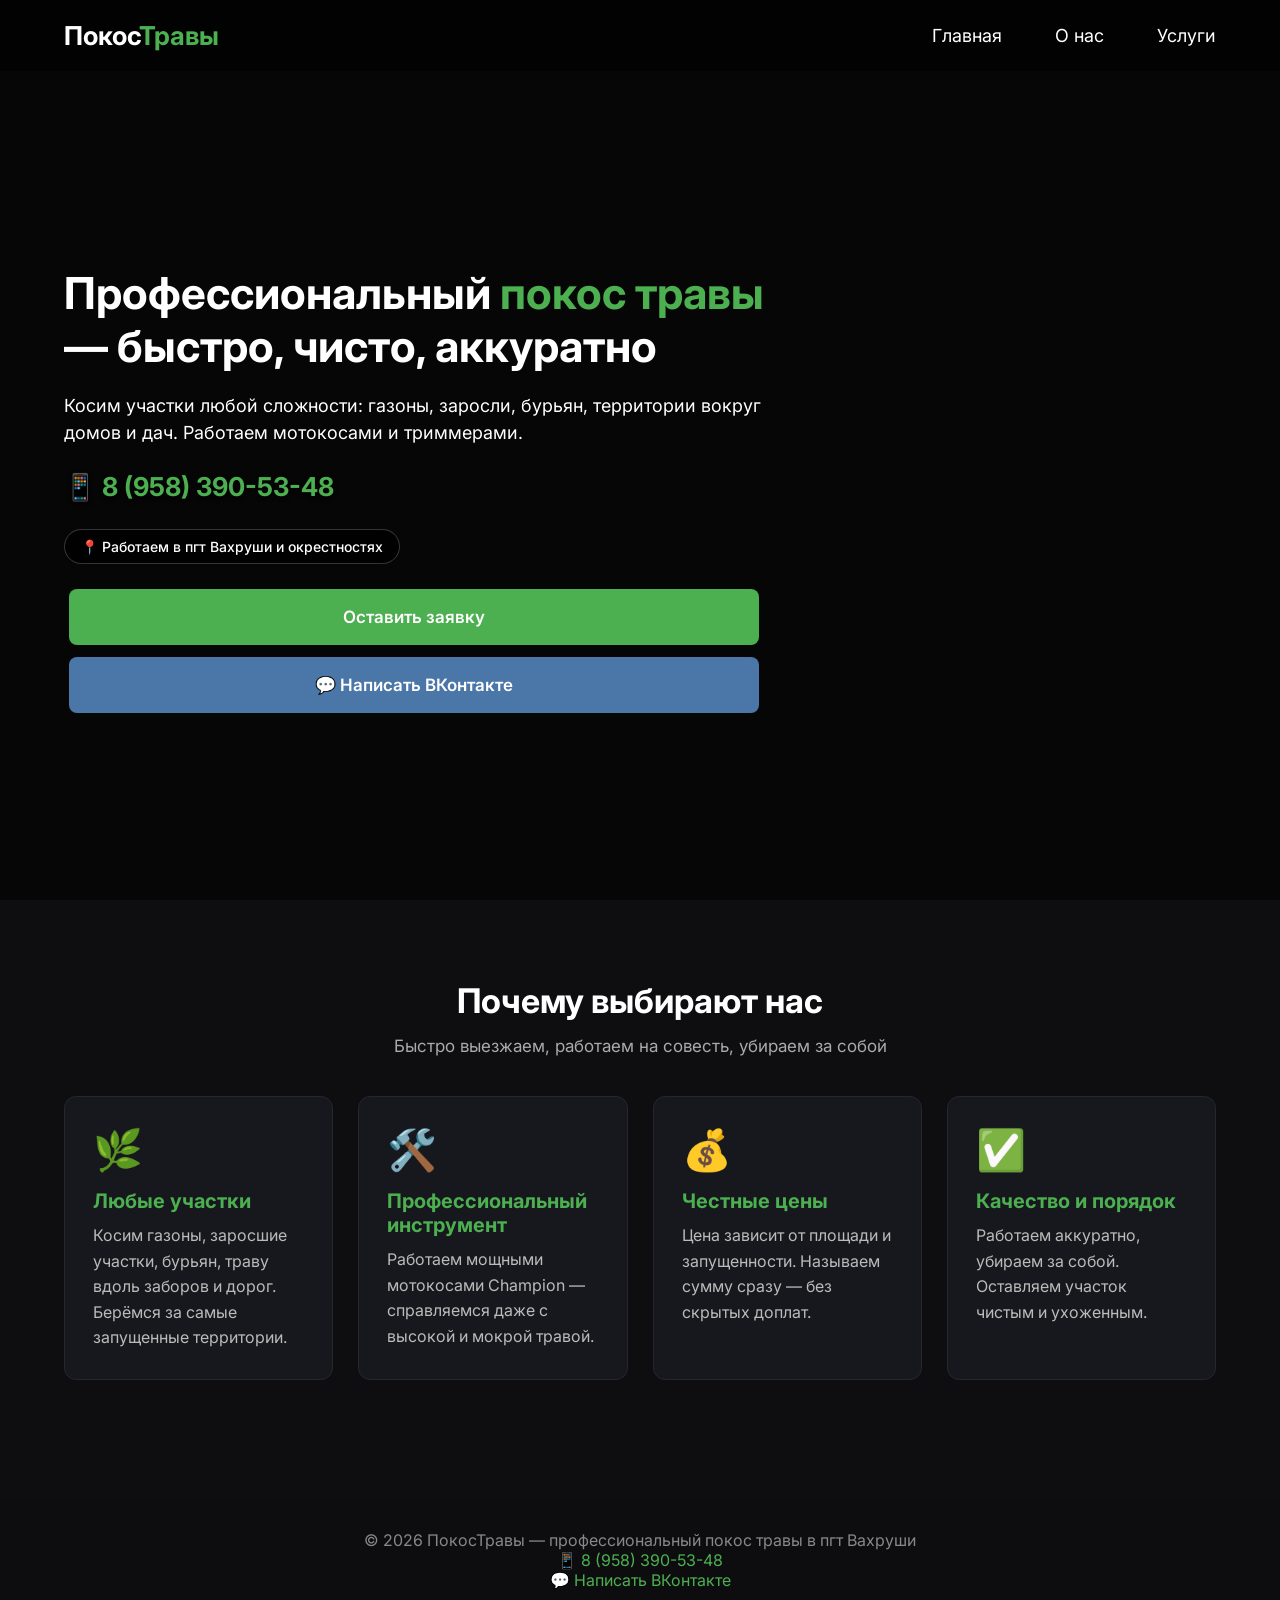
==== index.html @ 083b5966 "Add files via upload" ====
<!DOCTYPE html>
<html lang="ru">
<head>
    <meta charset="UTF-8">
    <meta name="viewport" content="width=device-width, initial-scale=1.0">
    <title>ПокосТравы — Профессиональный покос травы в пгт Вахруши</title>
    <!-- FAVICON -->
    <link rel="icon" type="image/png" sizes="96x96" href="img/icons/favicon-96x96.png" />
    <link rel="icon" type="image/svg+xml" href="img/icons/favicon.svg" />
    <link rel="shortcut icon" href="img/icons/favicon.ico" />
    <link rel="apple-touch-icon" sizes="180x180" href="img/icons/apple-touch-icon.png" />
    <link rel="manifest" href="img/icons/site.webmanifest" />
    <link rel="stylesheet" href="style.css">
</head>
<body>

<header class="header">
    <div class="container">
        <div class="logo">Покос<span class="accent">Травы</span></div>
        <nav>
            <ul>
                <li><a href="index.html">Главная</a></li>
                <li><a href="about.html">О нас</a></li>
                <li><a href="services.html">Услуги</a></li>
            </ul>
        </nav>
    </div>
</header>

<section class="hero">
    <div class="container">
        <div class="hero-content animate">
            <h1>Профессиональный <span class="accent">покос травы</span> — быстро, чисто, аккуратно</h1>
            <p>Косим участки любой сложности: газоны, заросли, бурьян, территории вокруг домов и дач. Работаем мотокосами и триммерами.</p>
            
            <!-- Телефон и локация -->
            <div style="margin: 25px 0;">
                <a href="tel:89583905348" style="color: #4CAF50; font-size: 26px; font-weight: 700; text-decoration: none; display: block; margin-bottom: 12px; text-shadow: 0 2px 4px rgba(0,0,0,0.8);">
                    📱 8 (958) 390-53-48
                </a>
                <div class="location-badge">📍 Работаем в пгт Вахруши и окрестностях</div>
            </div>
            
            <!-- Кнопки -->
            <div style="display: flex; flex-direction: column; gap: 12px; margin-top: 25px; width: 100%; max-width: 100%; padding: 0 5px; box-sizing: border-box;">
                <button class="btn btn-large" id="openModal" style="width: 100%; box-sizing: border-box;">
                    Оставить заявку
                </button>
                <a href="https://vk.ru/greme231" class="btn btn-large" style="width: 100%; background: #4a76a8; text-align: center; text-decoration: none; box-sizing: border-box;">
                    💬 Написать ВКонтакте
                </a>
            </div>
        </div>
    </div>
</section>

<section class="features">
    <div class="container">
        <h2 class="animate">Почему выбирают нас</h2>
        <p class="section-subtitle animate">Быстро выезжаем, работаем на совесть, убираем за собой</p>
        <div class="features-grid">
            <div class="feature-card animate">
                <div class="icon">🌿</div>
                <h3>Любые участки</h3>
                <p>Косим газоны, заросшие участки, бурьян, траву вдоль заборов и дорог. Берёмся за самые запущенные территории.</p>
            </div>
            <div class="feature-card animate">
                <div class="icon">🛠️</div>
                <h3>Профессиональный инструмент</h3>
                <p>Работаем мощными мотокосами Champion — справляемся даже с высокой и мокрой травой.</p>
            </div>
            <div class="feature-card animate">
                <div class="icon">💰</div>
                <h3>Честные цены</h3>
                <p>Цена зависит от площади и запущенности. Называем сумму сразу — без скрытых доплат.</p>
            </div>
            <div class="feature-card animate">
                <div class="icon">✅</div>
                <h3>Качество и порядок</h3>
                <p>Работаем аккуратно, убираем за собой. Оставляем участок чистым и ухоженным.</p>
            </div>
        </div>
    </div>
</section>

<footer>
    <div class="container">
        <p>© 2026 ПокосТравы — профессиональный покос травы в пгт Вахруши</p>
        <p>📱 <a href="tel:89583905348">8 (958) 390-53-48</a></p>
        <p>💬 <a href="https://vk.ru/greme231" style="color: #4CAF50;">Написать ВКонтакте</a></p>
    </div>
</footer>

<!-- Модальное окно -->
<div class="modal" id="signupModal">
    <div class="modal-content">
        <span class="modal-close" id="closeModal">&times;</span>
        <h2>Заявка на покос</h2>
        <form id="signupForm">
            <input type="text" id="nameInput" placeholder="Ваше имя" required>
            <input type="tel" id="phoneInput" placeholder="Телефон" required>
            <button type="submit" class="btn btn-large" style="width:100%;">Отправить заявку</button>
            <div class="success-msg" id="successMessage">✅ Успешно! Перезвоним в течение 15 минут</div>
        </form>
    </div>
</div>

<script src="script.js"></script>
</body>
</html>
---- style.css ----
@import url('https://fonts.googleapis.com/css2?family=Inter:wght@300;400;600;700&display=swap');

* {
    margin: 0;
    padding: 0;
    box-sizing: border-box;
    font-family: "Inter", sans-serif;
}

body {
    background: #0E0E10;
    color: #fff;
}

.container {
    width: 90%;
    max-width: 1200px;
    margin: 0 auto;
}

/* HEADER */
.header {
    padding: 20px 0;
    position: fixed;
    width: 100%;
    top: 0;
    background: rgba(0, 0, 0, 0.6);
    backdrop-filter: blur(10px);
    z-index: 1000;
}

.header .container {
    display: flex;
    justify-content: space-between;
    align-items: center;
}

.logo {
    font-size: 26px;
    font-weight: 700;
}

.accent { color: #4CAF50; }

nav a {
    margin-left: 25px;
    color: #ccc;
    text-decoration: none;
    font-size: 16px;
    transition: 0.3s;
}

nav a:hover {
    color: #4CAF50;
}

nav ul {
    list-style: none;
    padding: 0;
    margin: 0;
    display: flex;
    flex-direction: row;
    align-items: center;
    justify-content: center;
    gap: 28px;
    white-space: nowrap;
}

nav ul li a {
    font-size: 18px;
    text-decoration: none;
    color: #fff;
}

/* HERO */
.hero {
    min-height: 100vh;
    display: flex;
    align-items: center;
    background: 
        linear-gradient(rgba(0,0,0,0.6), rgba(0,0,0,0.6)),
        url("img/hero-bg.webp") center/cover no-repeat;
    padding-top: 80px;
}

.hero.about-hero {
    min-height: 60vh;
    display: flex;
    align-items: center;
    background: 
        linear-gradient(rgba(0,0,0,0.55), rgba(0,0,0,0.55)),
        url("img/i.webp") center 30%/cover no-repeat;
}

.hero.services-hero {
    min-height: 60vh;
    display: flex;
    align-items: center;
    background:
        linear-gradient(rgba(0,0,0,0.55), rgba(0,0,0,0.55)),
        url("img/program.webp") center/cover no-repeat;
}

.hero.contacts-hero {
    min-height: 50vh;
    display: flex;
    align-items: center;
    justify-content: center;
    background:
        linear-gradient(rgba(0,0,0,0.55), rgba(0,0,0,0.55)),
        url("img/chelov.png") center/cover no-repeat;
}

.hero-content {
    max-width: 700px;
    width: 100%;
}

.hero h1 {
    font-size: 44px;
    margin-bottom: 20px;
    line-height: 1.2;
}

.hero p {
    font-size: 18px;
    line-height: 1.5;
    margin-bottom: 25px;
}

/* КНОПКИ */
.btn {
    padding: 14px 30px;
    font-size: 16px;
    background: #4CAF50;
    border: none;
    border-radius: 6px;
    cursor: pointer;
    color: #fff;
    transition: 0.3s;
    text-decoration: none;
    display: inline-block;
}

.btn:hover {
    background: #66bb6a;
    transform: translateY(-2px);
}

.btn-large {
    padding: 18px 40px;
    font-size: 17px;
    background: #4CAF50;
    border: none;
    border-radius: 8px;
    cursor: pointer;
    color: #fff;
    transition: 0.3s;
    text-decoration: none;
    display: inline-block;
    font-weight: 600;
    text-align: center;
    white-space: nowrap;
}

.btn-large:hover {
    background: #66bb6a;
    transform: translateY(-3px);
    box-shadow: 0 10px 20px rgba(76, 175, 80, 0.3);
}

/* БЕЙДЖ ЛОКАЦИИ */
.location-badge {
    display: inline-block;
    background: rgba(0, 0, 0, 0.7);
    color: #fff;
    padding: 8px 16px;
    border-radius: 20px;
    font-size: 14px;
    margin-top: 15px;
    font-weight: 500;
    border: 1px solid rgba(255, 255, 255, 0.2);
}

/* FEATURES / SERVICES */
.features, .services-section, .about-section {
    padding: 80px 0;
}

.features h2, .services-section h2, .about-section h2 {
    text-align: center;
    font-size: 34px;
    margin-bottom: 15px;
}

.section-subtitle {
    text-align: center;
    color: #aaa;
    margin-bottom: 40px;
    font-size: 17px;
}

.features-grid, .services-grid {
    display: grid;
    grid-template-columns: repeat(auto-fit, minmax(260px, 1fr));
    gap: 25px;
}

.feature-card, .service-card {
    background: #16181d;
    padding: 28px;
    border-radius: 12px;
    border: 1px solid #24272e;
    transition: transform 0.3s, border-color 0.3s;
}

.feature-card:hover, .service-card:hover {
    transform: translateY(-5px);
    border-color: #4CAF50;
}

.feature-card .icon, .service-card .icon {
    font-size: 40px;
    margin-bottom: 15px;
}

.feature-card h3, .service-card h3 {
    font-size: 20px;
    margin-bottom: 10px;
    color: #4CAF50;
}

.feature-card p, .service-card p {
    color: #bbb;
    line-height: 1.6;
}

.service-card .price {
    margin-top: 15px;
    font-size: 18px;
    font-weight: 600;
    color: #4CAF50;
}

/* ABOUT TEAM */
.team-section {
    padding: 80px 0;
    background: #0a0a0c;
}

.team-section h2 {
    text-align: center;
    font-size: 34px;
    margin-bottom: 50px;
}

.team-grid {
    display: grid;
    grid-template-columns: repeat(auto-fit, minmax(320px, 1fr));
    gap: 30px;
}

.team-card {
    background: #16181d;
    padding: 35px;
    border-radius: 14px;
    border: 1px solid #24272e;
    text-align: center;
    transition: 0.3s;
}

.team-card:hover {
    border-color: #4CAF50;
    transform: translateY(-5px);
}

.team-card .avatar {
    width: 110px;
    height: 110px;
    border-radius: 50%;
    background: linear-gradient(135deg, #4CAF50, #2e7d32);
    margin: 0 auto 20px;
    display: flex;
    align-items: center;
    justify-content: center;
    font-size: 44px;
    font-weight: 700;
    color: #fff;
}

.team-card h3 {
    font-size: 22px;
    margin-bottom: 8px;
}

.team-card .role {
    color: #4CAF50;
    font-weight: 600;
    margin-bottom: 15px;
}

.team-card p {
    color: #bbb;
    line-height: 1.6;
}

/* CONTACTS */
.contacts-info {
    padding: 60px 0;
    text-align: center;
}

.contacts-info .phone-big {
    font-size: 38px;
    font-weight: 700;
    color: #4CAF50;
    margin: 20px 0;
    text-decoration: none;
    display: inline-block;
}

.contacts-info .phone-big:hover {
    color: #66bb6a;
}

/* ANIMATIONS */
.animate {
    opacity: 0;
    transform: translateY(20px);
    transition: 0.7s ease-out;
}

.animate.visible {
    opacity: 1;
    transform: translateY(0);
}

/* FOOTER */
footer {
    text-align: center;
    padding: 30px 0;
    background: #0d0d0f;
    margin-top: 40px;
    color: #888;
}

footer a {
    color: #4CAF50;
    text-decoration: none;
}

/* MODAL */
.modal {
    position: fixed;
    top: 0;
    left: 0;
    width: 100%;
    height: 100%;
    background: rgba(0, 0, 0, 0.75);
    display: none;
    justify-content: center;
    align-items: center;
    z-index: 2000;
}

.modal-content {
    background: #16181d;
    padding: 35px;
    border-radius: 14px;
    width: 90%;
    max-width: 420px;
    border: 1px solid #24272e;
    position: relative;
}

.modal-content h2 {
    margin-bottom: 20px;
    color: #4CAF50;
}

.modal-content input {
    width: 100%;
    padding: 13px;
    margin-bottom: 15px;
    border-radius: 8px;
    border: 1px solid #2a2d33;
    background: #0d0f13;
    color: #fff;
    font-size: 15px;
}

.modal-content input:focus {
    outline: none;
    border-color: #4CAF50;
}

.modal-close {
    position: absolute;
    top: 10px;
    right: 15px;
    font-size: 28px;
    cursor: pointer;
    color: #aaa;
    transition: 0.3s;
}

.modal-close:hover {
    color: #fff;
}

.success-msg {
    display: none;
    background: transparent;
    color: #4CAF50;
    padding: 10px 0;
    margin-top: 15px;
    text-align: center;
    font-weight: 600;
    font-size: 16px;
}

/* =========================== */
/*   АДАПТИВ ДЛЯ ТЕЛЕФОНОВ     */
/* =========================== */
@media (max-width: 768px) {
    .header {
        padding: 10px 0;
    }
    
    .header .container {
        padding: 0 10px;
        flex-wrap: wrap;
        justify-content: center;
        gap: 10px;
    }

    nav ul {
        flex-wrap: wrap;
        justify-content: center;
        gap: 15px;
    }

    nav ul li a {
        font-size: 16px;
    }

    .hero {
        min-height: auto;
        padding: 100px 0 60px;
    }

    .hero-content {
        padding: 0 15px;
    }

    .hero h1 {
        font-size: 30px;
    }

    .hero p {
        font-size: 16px;
    }

    .location-badge {
        font-size: 13px;
        padding: 6px 12px;
    }

    .btn-large {
        padding: 16px 24px;
        font-size: 16px;
        width: 100%;
        max-width: 100%;
        box-sizing: border-box;
    }

    .contacts-info .phone-big {
        font-size: 28px;
    }

    .features h2, .services-section h2, .about-section h2, .team-section h2 {
        font-size: 26px;
    }

    .modal-content {
        width: 95%;
        padding: 25px 20px;
    }
}
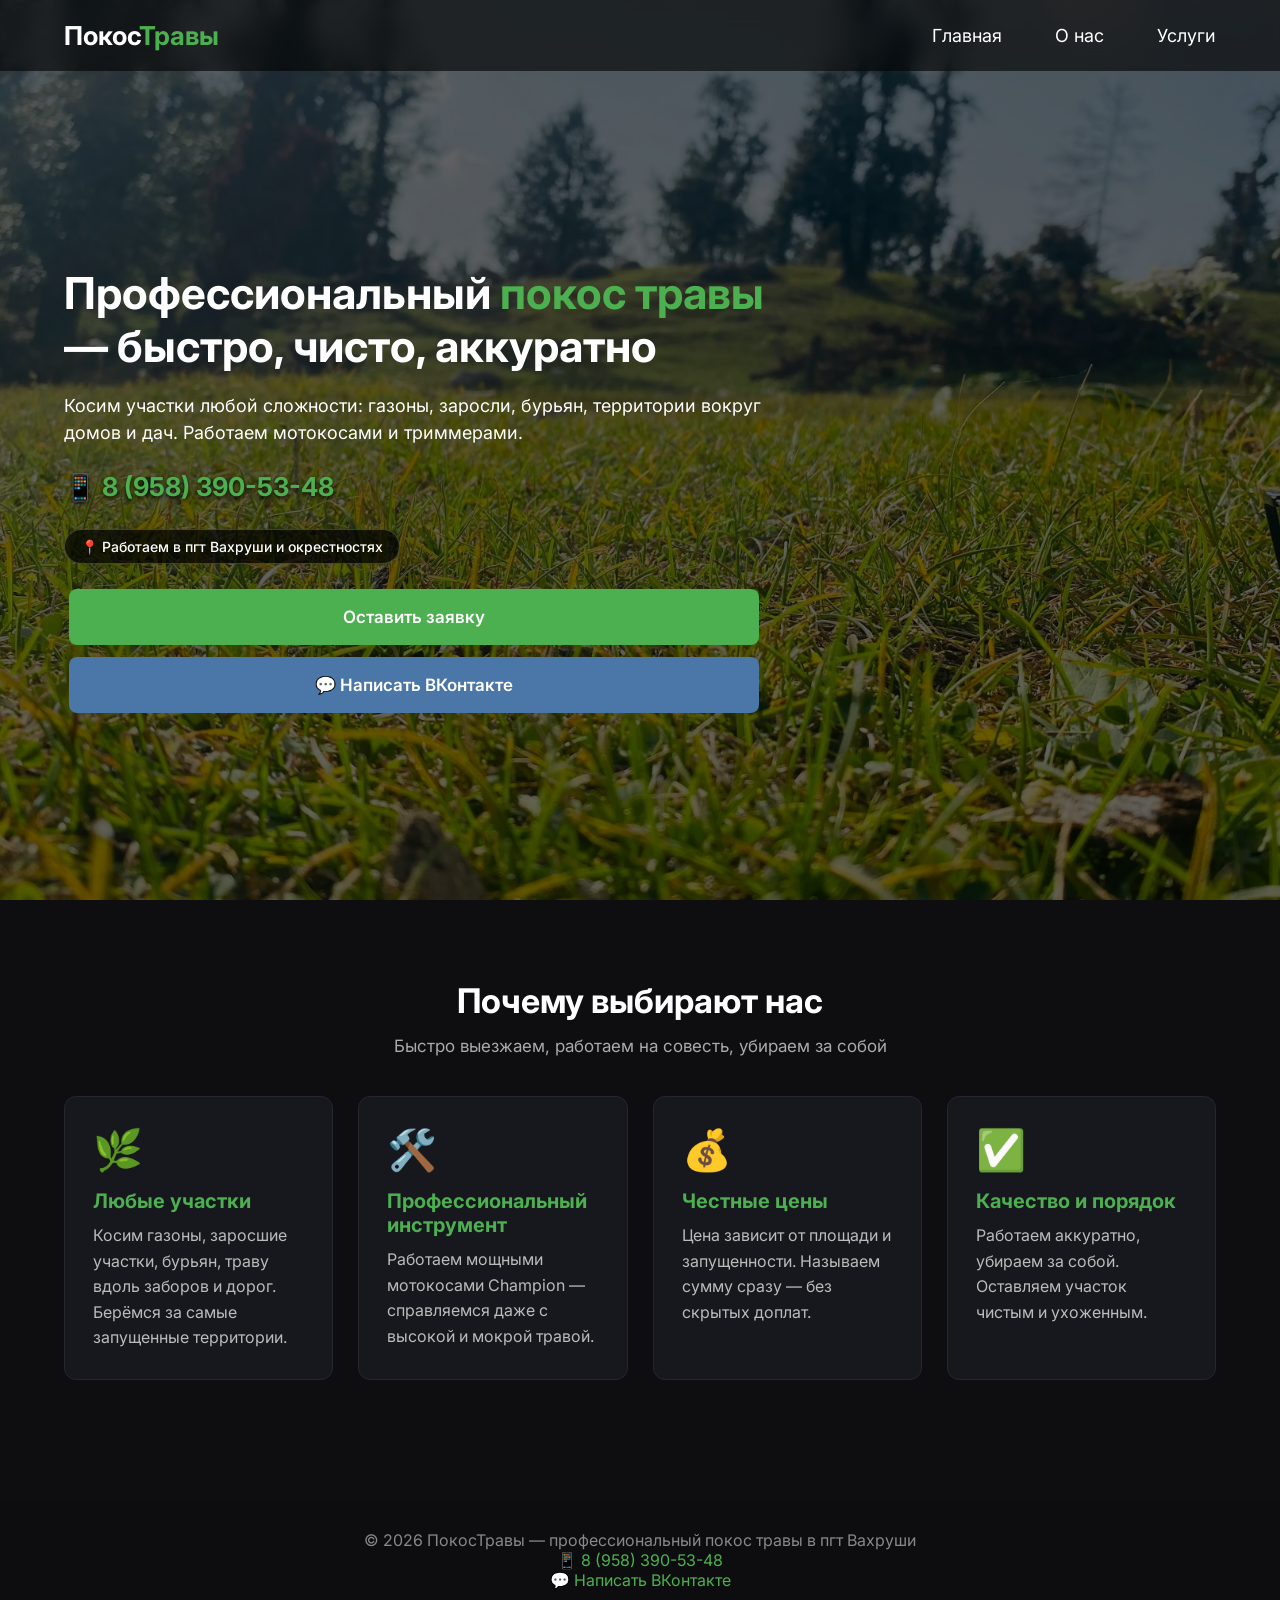
==== commit 8149d65a: "Update index.html" ====
--- a/index.html
+++ b/index.html
@@ -106,5 +106,20 @@
 </div>
 
 <script src="script.js"></script>
+    
+<!-- Yandex.Metrika counter -->
+<script type="text/javascript">
+    (function(m,e,t,r,i,k,a){
+        m[i]=m[i]||function(){(m[i].a=m[i].a||[]).push(arguments)};
+        m[i].l=1*new Date();
+        for (var j = 0; j < document.scripts.length; j++) {if (document.scripts[j].src === r) { return; }}
+        k=e.createElement(t),a=e.getElementsByTagName(t)[0],k.async=1,k.src=r,a.parentNode.insertBefore(k,a)
+    })(window, document,'script','https://mc.yandex.ru/metrika/tag.js?id=109823732', 'ym');
+
+    ym(109823732, 'init', {ssr:true, webvisor:true, clickmap:true, ecommerce:"dataLayer", referrer: document.referrer, url: location.href, accurateTrackBounce:true, trackLinks:true});
+</script>
+<noscript><div><img src="https://mc.yandex.ru/watch/109823732" style="position:absolute; left:-9999px;" alt="" /></div></noscript>
+<!-- /Yandex.Metrika counter -->
+    
 </body>
-</html>+</html>
